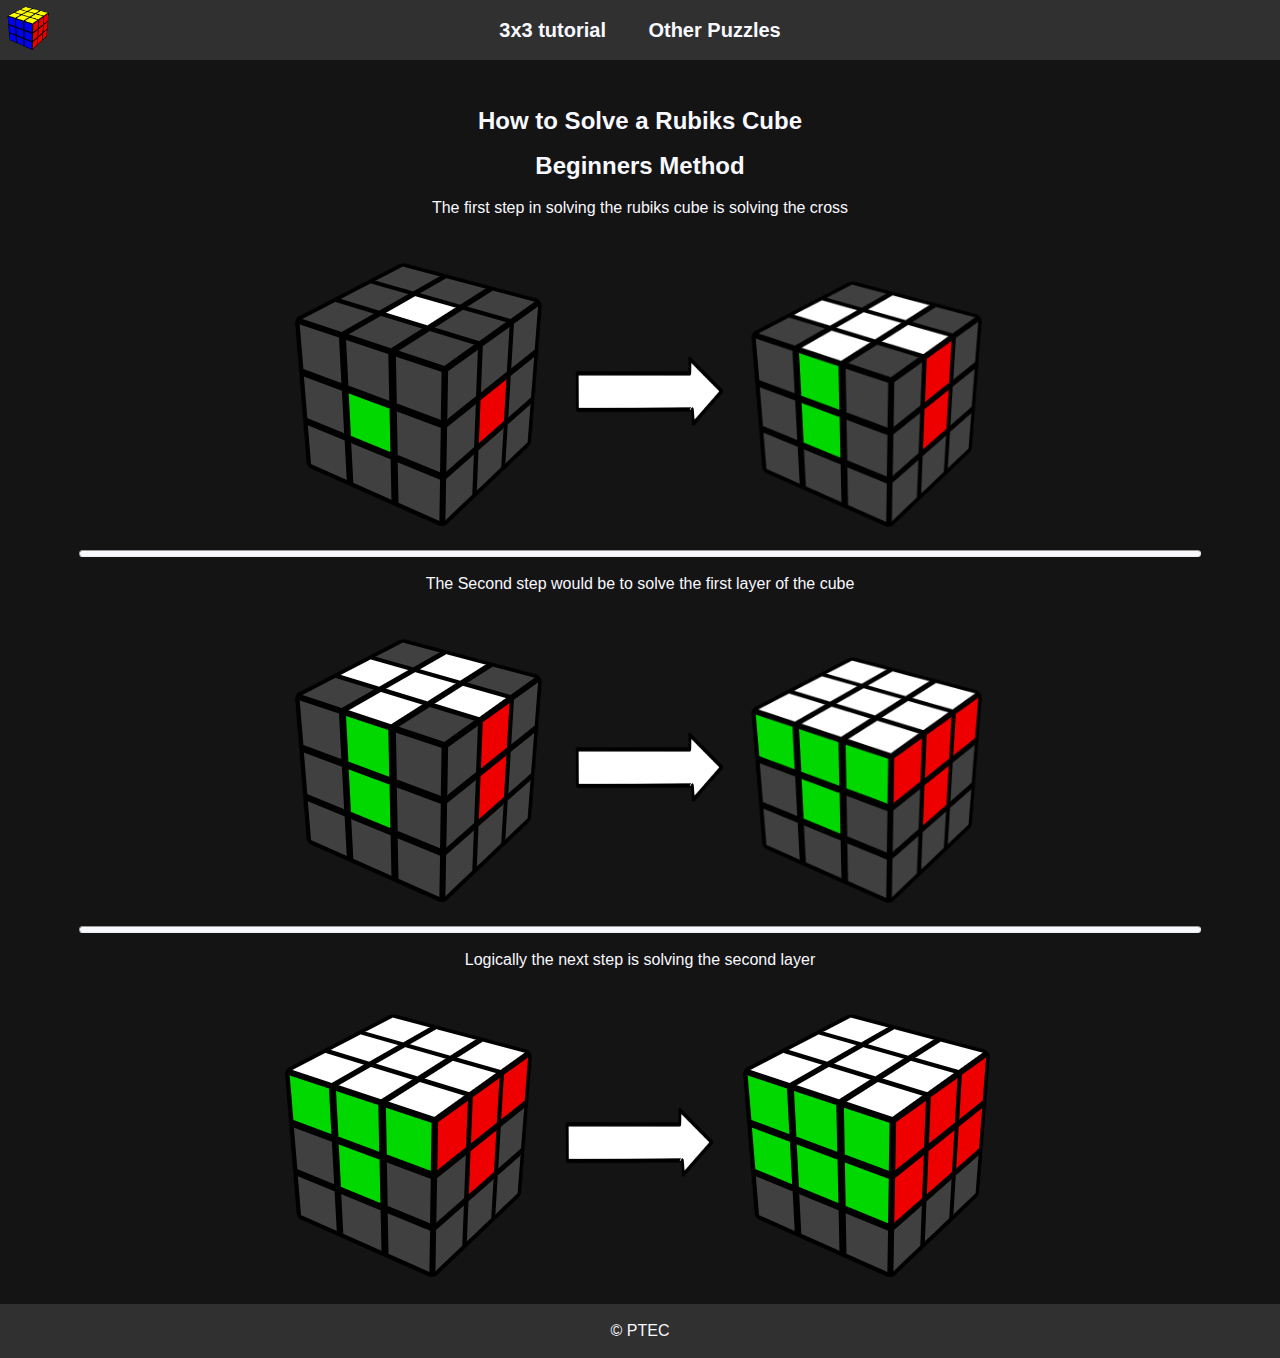
==== 3x3_tutorial.html @ db7c24fc "added rubiks cube explaination page" ====
<!-- 
  
 -->
!DOCTYPE html>
<html lang="en">
  <head>
    <meta charset="UTF-8" />
    <meta http-equiv="X-UA-Compatible" content="IE=edge" />
    <meta name="viewport" content="width=device-width, initial-scale=1.0" />
    <title>Rubiks Cube</title>
    <link rel="stylesheet" href="CSS/style.css" />
    <style>
      .next_step_arrow {
        padding-bottom: 110px;
      }
      hr {
        width: 90%;
        height: 5px;
        background-color: ghostwhite;
        border-radius: 5px;
      }
    </style>
  </head>
  <body>
    <header>
      <a id="headerImg" href="index.html"
        ><img
          src="images/landing-3x3.png"
          alt="picture showing a solved rubiks cube"
          width="50px"
          height="50px"
      /></a>
      <nav>
        <ul>
          <li>
            <a class="nav-links" href="3x3_tutorial.html">3x3 tutorial</a>
            <a class="nav-links" href="other_puzzles.html">Other Puzzles</a>
          </li>
        </ul>
      </nav>
    </header>
    <main>
      <section>
        <h2>
          How to Solve a Rubiks Cube <br />
          <br />
          Beginners Method
        </h2>
        <div>
          <p>The first step in solving the rubiks cube is solving the cross</p>
          <img
            src="images/no_cross.png"
            alt="picture showing an unsolved rubiks cube"
          />
          <img
            class="next_step_arrow"
            width="150px"
            height="70px"
            src="images/point_to_next_step.png"
            alt="arrow directing the user to the next step in solving the Rubiks cube"
          />
          <img
            src="images/solved_cross.png"
            alt="picture showing a rubiks cube with a solved cross and noting else"
            height="280px"
          />
        </div>
        <hr />
        <div>
          <p>The Second step would be to solve the first layer of the cube</p>
          <img
            src="images/solved_cross.png"
            alt="picture showing a rubiks cube with a solved cross and noting else"
            height="300px"
          />
          <img
            class="next_step_arrow"
            width="150px"
            height="70px"
            src="images/point_to_next_step.png"
            alt="arrow directing the user to the next step in solving the Rubiks cube"
          />
          <img
            src="images/first_layer_solved.png"
            alt="picture of one row solved on all sides of a rubiks cube"
            height="280px"
          />
        </div>
        <hr />
        <div>
          <p>Logically the next step is solving the second layer</p>
          <img
            src="images/first_layer_solved.png"
            alt="picture of one row solved on all sides of a rubiks cube"
          />
          <img
            class="next_step_arrow"
            width="150px"
            height="70px"
            src="images/point_to_next_step.png"
            alt="arrow directing the user to the next step in solving the Rubiks cube"
          />
          <img
            src="images/second_layer_solved.png"
            alt="picture showing 2 rows solved no all sides of a rubiks cube"
          />
        </div>
      </section>
    </main>
    <footer>
      <p>&#169; PTEC</p>
    </footer>
  </body>
</html>
---- CSS/style.css ----
html {
  scroll-behavior: smooth;
}
body {
  line-height: 140%;
  font-family: Arial, Helvetica, sans-serif;
  font-size: 16px;
  background-color: #141414;
  color: ghostwhite;
}
header {
  height: 60px;
  width: 100%;
  text-align: center;
  position: absolute;
  top: 0;
  right: 0;
  left: 0;
  background-color: #303030;
}
header * {
  display: inline-block;
}
header ul {
  padding: 0;
  margin: 0;
}
.nav-links {
  color: ghostwhite;
  text-decoration: none;
  font-weight: bold;
  font-size: 20px;
  padding: 19px;
  transition-duration: 0.4s;
}
header ul a:hover {
  background-color: #4d4b4b;
}
#headerImg {
  position: absolute;
  left: 0;
  top: 0;
  padding: 3px;
}
main {
  margin-top: 50px;
  padding: 10px;
  text-align: center;
}
#what-is-a-rubiks-cube {
  color: black;
  background-color: white;
  padding: 5px;
}
footer {
  position: absolute;
  right: 0;
  left: 0;
  background-color: #303030;
  text-align: center;
}
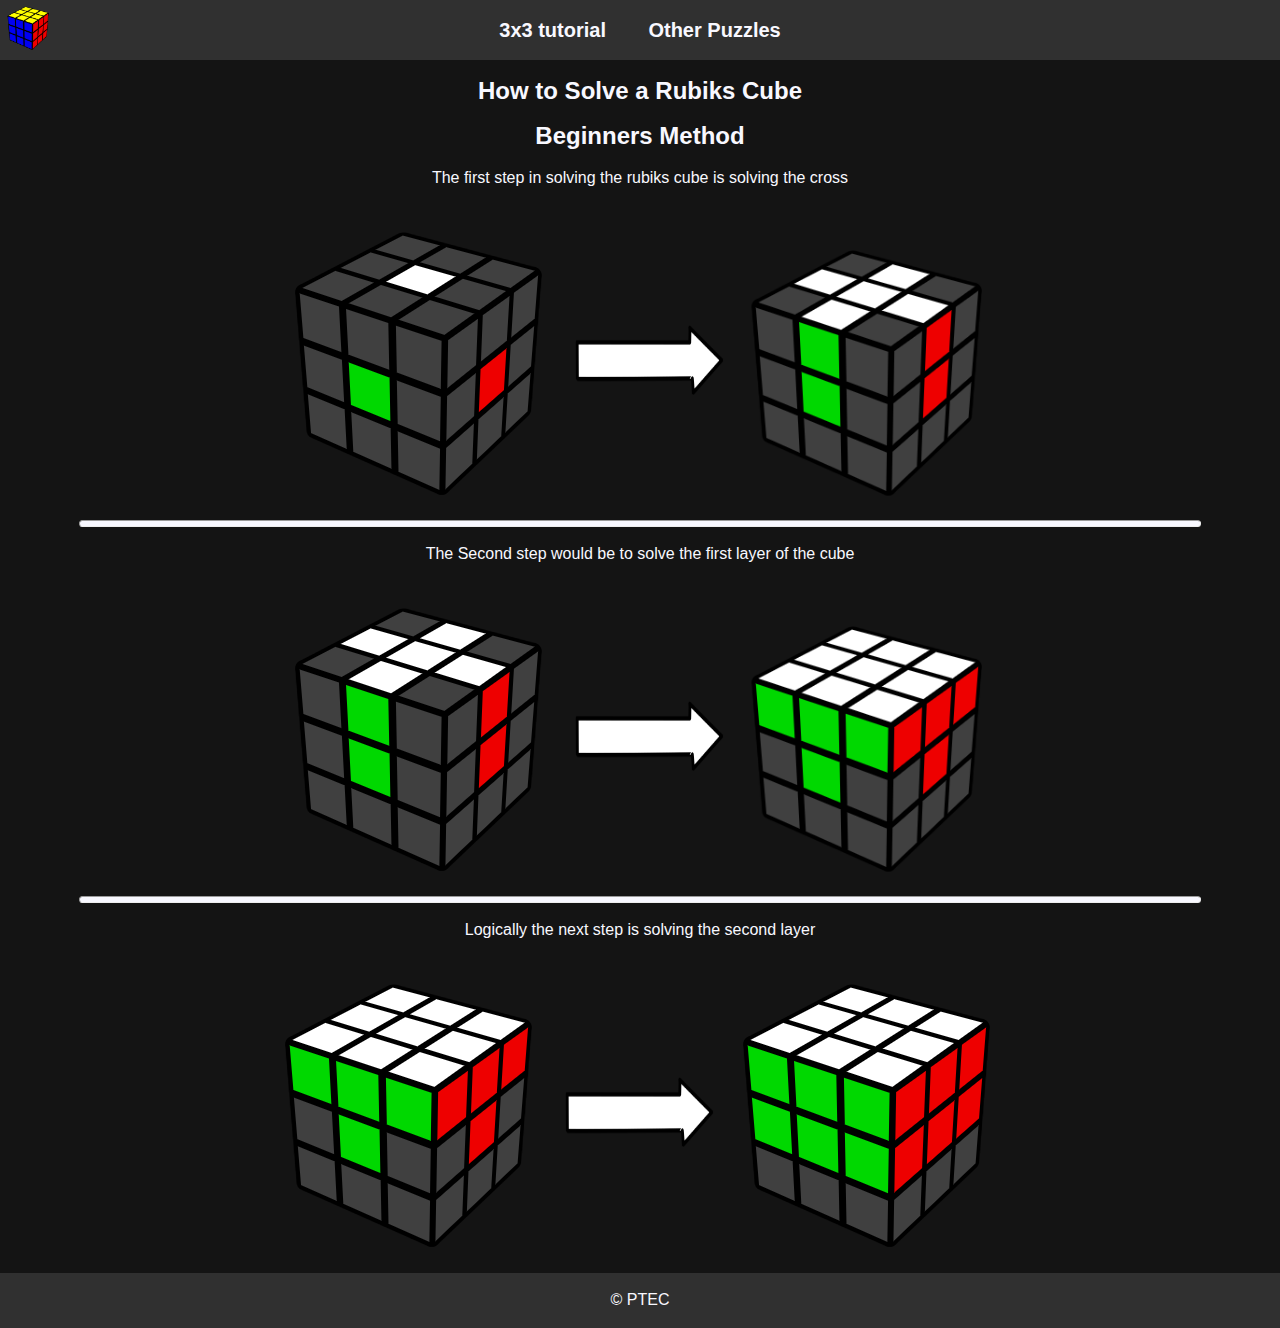
==== commit b3a7edf2: "assignment info" ====
--- a/3x3_tutorial.html
+++ b/3x3_tutorial.html
@@ -1,7 +1,4 @@
-<!-- 
-  
- -->
-!DOCTYPE html>
+<!DOCTYPE html>
 <html lang="en">
   <head>
     <meta charset="UTF-8" />
